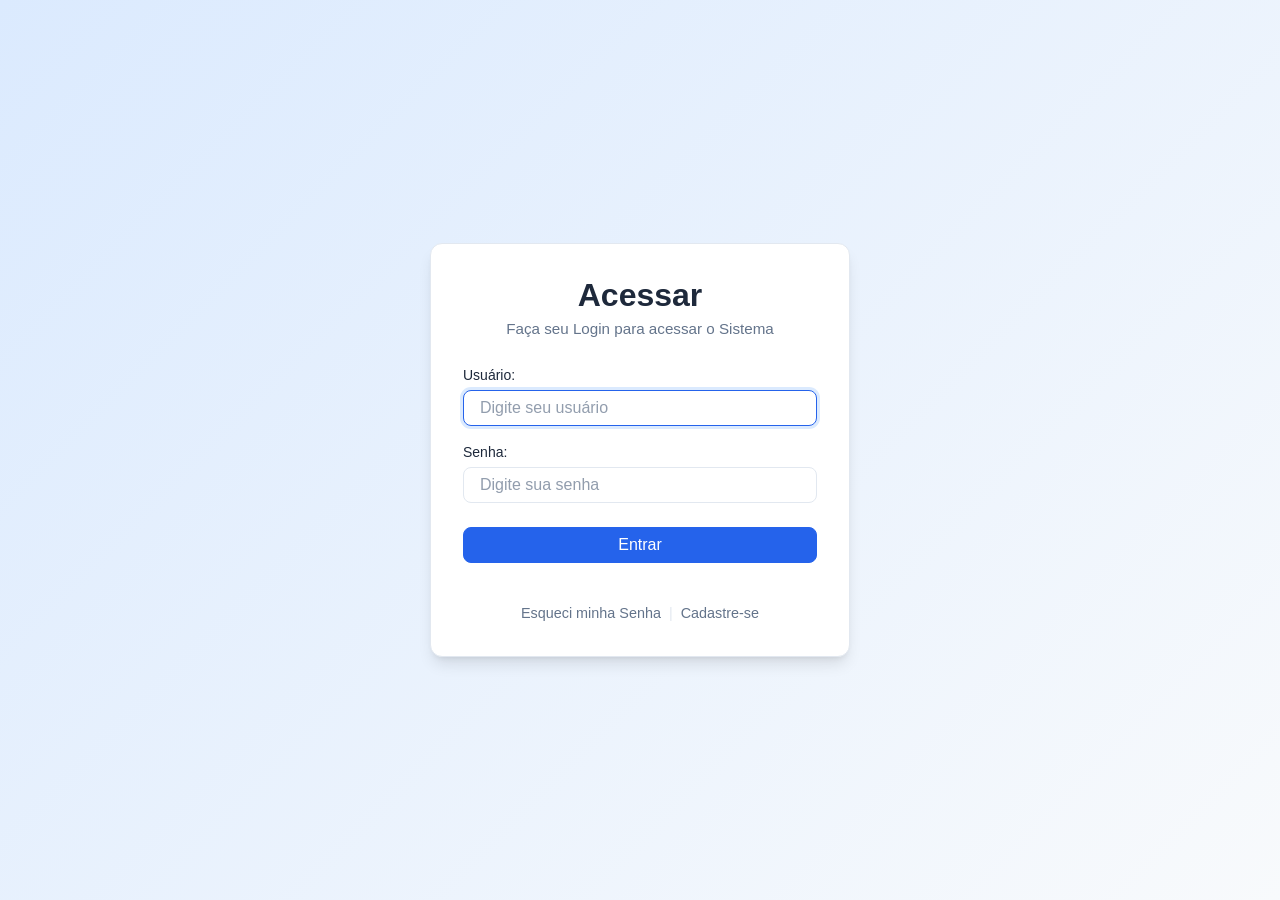
==== index.html @ 2f31afa0 "1° Atualização" ====
<!DOCTYPE html>
<html lang="pt-BR">
<head>
    <meta charset="UTF-8">
    <meta name="viewport" content="width=device-width, initial-scale=1.0">
    <title>Acessar - Monitoramento de Temperatura</title>
    <link rel="stylesheet" href="css/estilo.css">
    <link rel="stylesheet" href="css/login.css">
</head>
<body class="pagina-login">
    <main class="container-login">
        <div class="cartao-login">
            <h1 class="titulo-login">Acessar</h1>
            <p class="subtitulo-login">Faça seu Login para acessar o Sistema</p>

            <form class="formulario-login" id="formularioLogin">
                <div class="grupo-campo">
                    <label for="usuario" class="rotulo-campo">Usuário:</label>
                    <input type="text" id="usuario" name="usuario" class="entrada-campo" placeholder="Digite seu usuário" required autofocus>
                </div>
                <div class="grupo-campo">
                    <label for="senha" class="rotulo-campo">Senha:</label>
                    <input type="password" id="senha" name="senha" class="entrada-campo" placeholder="Digite sua senha" required>
                </div>
                <div class="acoes-formulario">
                    <button type="submit" class="botao-primario" id="botaoEntrar">Entrar</button>
                </div>
                <div class="links-auxiliares">
                    <a href="html/recuperar-senha.html" class="link-esqueci-senha">Esqueci minha Senha</a>
                    <span class="separador">|</span>
                    <a href="html/cadastro.html" class="link-cadastro">Cadastre-se</a>
                </div>
            </form>
        </div>
    </main>
    <script src="js/login.js"></script>
</body>
</html>
---- css/estilo.css ----
/* =========================================
   ESTILO GLOBAL - MONITORAMENTO DE TEMPERATURA
   ========================================= */

/* ----- RESET E CONFIGURAÇÕES BÁSICAS ----- */
* {
    margin: 0;
    padding: 0;
    box-sizing: border-box;
}

:root {
    /* Paleta de Cores */
    --cor-primaria: #2563eb;       /* Azul moderno */
    --cor-primaria-escura: #1e40af;
    --cor-primaria-clara: #dbeafe;
    --cor-secundaria: #f97316;     /* Laranja para destaques */
    --cor-sucesso: #10b981;
    --cor-erro: #ef4444;
    --cor-texto: #1e293b;
    --cor-texto-suave: #64748b;
    --cor-fundo: #f8fafc;
    --cor-branca: #ffffff;
    --cor-borda: #e2e8f0;

    /* Tipografia */
    --fonte-principal: 'Inter', -apple-system, BlinkMacSystemFont, 'Segoe UI', Roboto, Helvetica, Arial, sans-serif;

    /* Espaçamentos */
    --espaco-xs: 4px;
    --espaco-sm: 8px;
    --espaco-md: 16px;
    --espaco-lg: 24px;
    --espaco-xl: 32px;
    --espaco-2xl: 48px;

    /* Bordas e Sombras */
    --borda-arredondada: 12px;
    --borda-arredondada-media: 8px;
    --borda-arredondada-pequena: 4px;
    --sombra-suave: 0 4px 6px -1px rgb(0 0 0 / 0.1), 0 2px 4px -2px rgb(0 0 0 / 0.1);
    --sombra-media: 0 10px 15px -3px rgb(0 0 0 / 0.1), 0 4px 6px -4px rgb(0 0 0 / 0.1);
}

body {
    font-family: var(--fonte-principal);
    color: var(--cor-texto);
    background-color: var(--cor-fundo);
    line-height: 1.5;
    min-height: 100vh;
    display: flex;
    flex-direction: column;
}

/* ----- TIPOGRAFIA ----- */
h1, h2, h3, h4, h5, h6 {
    font-weight: 600;
    line-height: 1.2;
    margin-bottom: var(--espaco-md);
}

h1 {
    font-size: 2rem;
}

h2 {
    font-size: 1.5rem;
}

a {
    color: var(--cor-primaria);
    text-decoration: none;
    transition: color 0.2s ease;
}

a:hover {
    color: var(--cor-primaria-escura);
    text-decoration: underline;
}

/* ----- UTILITÁRIOS ----- */
.visivel {
    display: block !important;
}

.oculto {
    display: none !important;
}

.texto-centro {
    text-align: center;
}

.texto-erro {
    color: var(--cor-erro);
    font-size: 0.875rem;
    margin-top: var(--espaco-xs);
}

/* ----- LAYOUT BASE PARA PÁGINAS DE AUTENTICAÇÃO (LOGIN/CADASTRO/RECUPERAÇÃO) ----- */
.pagina-login,
.pagina-cadastro,
.pagina-recuperar-senha {
    display: flex;
    align-items: center;
    justify-content: center;
    min-height: 100vh;
    padding: var(--espaco-lg);
}

.container-login,
.container-cadastro,
.container-recuperar-senha {
    width: 100%;
    max-width: 420px;
}

.cartao-login,
.cartao-cadastro,
.cartao-recuperar-senha {
    background-color: var(--cor-branca);
    padding: var(--espaco-xl);
    border-radius: var(--borda-arredondada);
    box-shadow: var(--sombra-media);
    border: 1px solid var(--cor-borda);
}

.titulo-login,
.titulo-cadastro,
.titulo-recuperar-senha {
    text-align: center;
    margin-bottom: var(--espaco-xs);
    color: var(--cor-texto);
}

.subtitulo-login,
.subtitulo-recuperar-senha {
    text-align: center;
    color: var(--cor-texto-suave);
    margin-bottom: var(--espaco-lg);
    font-size: 0.95rem;
}

/* ----- FORMULÁRIOS (GERAL) ----- */
.formulario-login,
.formulario-cadastro,
.formulario-recuperar-senha {
    display: flex;
    flex-direction: column;
    gap: var(--espaco-md);
}

.grupo-campo {
    display: flex;
    flex-direction: column;
    gap: var(--espaco-xs);
}

.rotulo-campo {
    font-weight: 500;
    font-size: 0.875rem;
    color: var(--cor-texto);
}

.entrada-campo {
    padding: var(--espaco-sm) var(--espaco-md);
    border: 1px solid var(--cor-borda);
    border-radius: var(--borda-arredondada-media);
    font-family: inherit;
    font-size: 1rem;
    transition: border-color 0.2s ease, box-shadow 0.2s ease;
}

.entrada-campo:focus {
    outline: none;
    border-color: var(--cor-primaria);
    box-shadow: 0 0 0 3px var(--cor-primaria-clara);
}

.entrada-campo::placeholder {
    color: var(--cor-texto-suave);
    opacity: 0.7;
}

/* ----- BOTÕES ----- */
.botao-primario,
.botao-secundario {
    display: inline-block;
    padding: var(--espaco-sm) var(--espaco-lg);
    font-weight: 500;
    font-size: 1rem;
    border-radius: var(--borda-arredondada-media);
    border: none;
    cursor: pointer;
    transition: background-color 0.2s ease, transform 0.1s ease, box-shadow 0.2s ease;
    text-align: center;
    font-family: inherit;
}

.botao-primario {
    background-color: var(--cor-primaria);
    color: white;
    border: 1px solid var(--cor-primaria);
}

.botao-primario:hover {
    background-color: var(--cor-primaria-escura);
    text-decoration: none;
}

.botao-secundario {
    background-color: transparent;
    color: var(--cor-primaria);
    border: 1px solid var(--cor-primaria);
}

.botao-secundario:hover {
    background-color: var(--cor-primaria-clara);
    text-decoration: none;
}

.acoes-formulario {
    margin-top: var(--espaco-sm);
    display: flex;
    justify-content: center;
}

.acoes-formulario .botao-primario {
    width: 100%;
}

/* ----- LINKS AUXILIARES (LOGIN/CADASTRO) ----- */
.links-auxiliares {
    display: flex;
    justify-content: center;
    align-items: center;
    gap: var(--espaco-sm);
    margin-top: var(--espaco-lg);
    font-size: 0.9rem;
}

.link-esqueci-senha,
.link-cadastro,
.link-ja-possui-conta,
.link-voltar-login {
    color: var(--cor-texto-suave);
}

.link-esqueci-senha:hover,
.link-cadastro:hover,
.link-ja-possui-conta:hover,
.link-voltar-login:hover {
    color: var(--cor-primaria);
}

.separador {
    color: var(--cor-borda);
}

/* ----- CABEÇALHO DAS PÁGINAS INTERNAS (DASHBOARD/HISTÓRICO) ----- */
.estrutura-dashboard,
.estrutura-historico {
    min-height: 100vh;
    display: flex;
    flex-direction: column;
}

.cabecalho-dashboard,
.cabecalho-historico {
    background-color: var(--cor-branca);
    border-bottom: 1px solid var(--cor-borda);
    padding: var(--espaco-md) var(--espaco-xl);
    display: flex;
    align-items: center;
    justify-content: space-between;
    flex-wrap: wrap;
    box-shadow: var(--sombra-suave);
}

.logo {
    font-weight: 700;
    font-size: 1.5rem;
    color: var(--cor-primaria);
    letter-spacing: -0.5px;
}

/* ----- MENU DE NAVEGAÇÃO ----- */
.navegacao-principal .menu-navegacao {
    display: flex;
    list-style: none;
    gap: var(--espaco-lg);
}

.item-menu .link-menu {
    color: var(--cor-texto);
    font-weight: 500;
    padding: var(--espaco-xs) 0;
    border-bottom: 2px solid transparent;
    transition: color 0.2s, border-color 0.2s;
}

.item-menu .link-menu:hover {
    color: var(--cor-primaria);
    text-decoration: none;
}

.item-menu.ativo .link-menu {
    color: var(--cor-primaria);
    border-bottom-color: var(--cor-primaria);
}

.link-menu.sair {
    color: var(--cor-erro);
}

.link-menu.sair:hover {
    color: var(--cor-erro);
    border-bottom-color: var(--cor-erro);
}

/* ----- CONTEÚDO PRINCIPAL DASHBOARD/HISTÓRICO ----- */
.conteudo-dashboard,
.conteudo-historico {
    flex: 1;
    padding: var(--espaco-xl);
    max-width: 1400px;
    margin: 0 auto;
    width: 100%;
}

.titulo-pagina {
    margin-bottom: var(--espaco-lg);
    font-size: 1.8rem;
}

/* ----- CARTÕES (DASHBOARD/HISTÓRICO) ----- */
.cartao {
    background-color: var(--cor-branca);
    border-radius: var(--borda-arredondada);
    padding: var(--espaco-lg);
    box-shadow: var(--sombra-suave);
    border: 1px solid var(--cor-borda);
    margin-bottom: var(--espaco-lg);
}

.titulo-cartao {
    margin-bottom: var(--espaco-md);
    font-size: 1.2rem;
    color: var(--cor-texto);
}

/* ----- TABELA (HISTÓRICO) ----- */
.container-tabela {
    overflow-x: auto;
}

.tabela-historico {
    width: 100%;
    border-collapse: collapse;
    font-size: 0.9rem;
}

.tabela-historico th {
    text-align: left;
    padding: var(--espaco-md);
    background-color: var(--cor-fundo);
    font-weight: 600;
    border-bottom: 2px solid var(--cor-borda);
}

.tabela-historico td {
    padding: var(--espaco-md);
    border-bottom: 1px solid var(--cor-borda);
}

.tabela-historico tbody tr:hover {
    background-color: var(--cor-fundo);
}

.linha-placeholder td {
    text-align: center;
    color: var(--cor-texto-suave);
    padding: var(--espaco-xl);
}

/* ----- FILTROS (HISTÓRICO) ----- */
.cartao-filtros .formulario-filtros {
    display: flex;
    flex-wrap: wrap;
    align-items: flex-end;
    gap: var(--espaco-lg);
}

.grupo-filtro {
    display: flex;
    flex-direction: column;
    gap: var(--espaco-xs);
    min-width: 200px;
}

.acoes-filtro {
    display: flex;
    gap: var(--espaco-md);
}

/* ----- LINK VOLTAR (HISTÓRICO) ----- */
.link-voltar-dashboard {
    display: inline-block;
    margin-bottom: var(--espaco-lg);
    color: var(--cor-texto-suave);
    font-weight: 500;
}

.link-voltar-dashboard:hover {
    color: var(--cor-primaria);
}

/* ----- VALOR TEMPERATURA ATUAL (DASHBOARD) ----- */
.cartao-temperatura-atual {
    display: inline-block;
    min-width: 250px;
}

.valor-temperatura {
    font-size: 4rem;
    font-weight: 700;
    color: var(--cor-secundaria);
    line-height: 1;
}

/* ----- GRÁFICO (DASHBOARD) ----- */
.cartao-grafico {
    width: 100%;
}

.container-grafico {
    position: relative;
    height: 400px;
    width: 100%;
}

/* ----- AÇÕES DASHBOARD ----- */
.acoes-dashboard {
    margin-top: var(--espaco-lg);
}

/* ----- RESPONSIVIDADE ----- */
@media (max-width: 768px) {
    .cabecalho-dashboard,
    .cabecalho-historico {
        flex-direction: column;
        gap: var(--espaco-md);
    }

    .cartao-filtros .formulario-filtros {
        flex-direction: column;
        align-items: stretch;
    }

    .grupo-filtro {
        min-width: auto;
    }

    .valor-temperatura {
        font-size: 3rem;
    }
}
---- css/login.css ----
/* Estilos específicos para a página de Login (Acessar) */

.pagina-login {
    background: linear-gradient(135deg, var(--cor-primaria-clara) 0%, var(--cor-fundo) 100%);
}

.cartao-login {
    animation: aparecer 0.3s ease-out;
}

@keyframes aparecer {
    from {
        opacity: 0;
        transform: translateY(10px);
    }
    to {
        opacity: 1;
        transform: translateY(0);
    }
}

/* Ajuste fino para o botão */
#botaoEntrar {
    width: 100%;
}
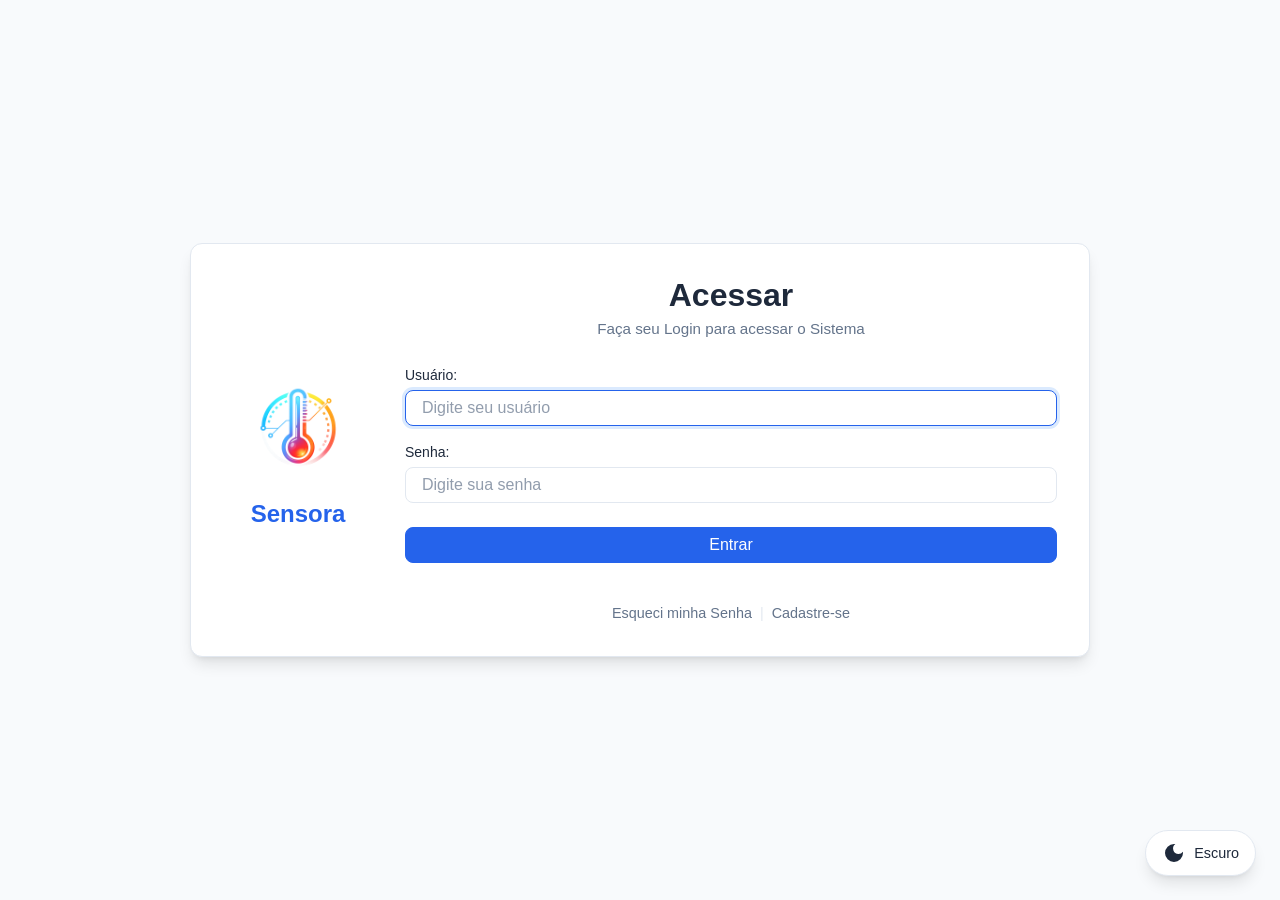
==== commit 4bba3893: "3° Atualização" ====
--- a/index.html
+++ b/index.html
@@ -1,38 +1,61 @@
 <!DOCTYPE html>
 <html lang="pt-BR">
+
 <head>
     <meta charset="UTF-8">
     <meta name="viewport" content="width=device-width, initial-scale=1.0">
-    <title>Acessar - Monitoramento de Temperatura</title>
+    <title>Acessar | Sensora</title>
+    <link rel="icon" type="image/png" href="img/sensor-logo.png">
     <link rel="stylesheet" href="css/estilo.css">
     <link rel="stylesheet" href="css/login.css">
 </head>
+
 <body class="pagina-login">
     <main class="container-login">
-        <div class="cartao-login">
-            <h1 class="titulo-login">Acessar</h1>
-            <p class="subtitulo-login">Faça seu Login para acessar o Sistema</p>
+        <div class="cartao-login-wrapper">
+            <div class="logo-login">
+                <img src="img/sensor-logo.png" alt="Sensor Logo" class="imagem-logo-login">
+                <span class="texto-logo-login">Sensora</span>
+            </div>
+            <div class="cartao-login">
+                <h1 class="titulo-login">Acessar</h1>
+                <p class="subtitulo-login">Faça seu Login para acessar o Sistema</p>
 
-            <form class="formulario-login" id="formularioLogin">
-                <div class="grupo-campo">
-                    <label for="usuario" class="rotulo-campo">Usuário:</label>
-                    <input type="text" id="usuario" name="usuario" class="entrada-campo" placeholder="Digite seu usuário" required autofocus>
-                </div>
-                <div class="grupo-campo">
-                    <label for="senha" class="rotulo-campo">Senha:</label>
-                    <input type="password" id="senha" name="senha" class="entrada-campo" placeholder="Digite sua senha" required>
-                </div>
-                <div class="acoes-formulario">
-                    <button type="submit" class="botao-primario" id="botaoEntrar">Entrar</button>
-                </div>
-                <div class="links-auxiliares">
-                    <a href="html/recuperar-senha.html" class="link-esqueci-senha">Esqueci minha Senha</a>
-                    <span class="separador">|</span>
-                    <a href="html/cadastro.html" class="link-cadastro">Cadastre-se</a>
-                </div>
-            </form>
+                <form class="formulario-login" id="formularioLogin">
+                    <div class="grupo-campo">
+                        <label for="usuario" class="rotulo-campo">Usuário:</label>
+                        <input type="text" id="usuario" name="usuario" class="entrada-campo"
+                            placeholder="Digite seu usuário" required autofocus>
+                    </div>
+                    <div class="grupo-campo">
+                        <label for="senha" class="rotulo-campo">Senha:</label>
+                        <input type="password" id="senha" name="senha" class="entrada-campo"
+                            placeholder="Digite sua senha" required>
+                    </div>
+                    <div class="acoes-formulario">
+                        <button type="submit" class="botao-primario" id="botaoEntrar">Entrar</button>
+                    </div>
+                    <div class="links-auxiliares">
+                        <a href="html/recuperar-senha.html" class="link-esqueci-senha">Esqueci minha Senha</a>
+                        <span class="separador">|</span>
+                        <a href="html/cadastro.html" class="link-cadastro">Cadastre-se</a>
+                    </div>
+                </form>
+            </div>
         </div>
     </main>
+
+    <script src="js/dark-mode.js"></script>
     <script src="js/login.js"></script>
+
+    <!-- Botão Dark Mode -->
+    <button class="botao-dark-mode" id="botaoDarkMode" aria-label="Alternar modo escuro">
+        <svg xmlns="http://www.w3.org/2000/svg" viewBox="0 0 24 24" fill="currentColor" width="24" height="24">
+            <path
+                d="M12 3a9 9 0 1 0 9 9c0-.46-.04-.92-.1-1.36a5.389 5.389 0 0 1-4.4 2.26 5.403 5.403 0 0 1-3.14-9.8c-.44-.06-.9-.1-1.36-.1z" />
+        </svg>
+        <span class="texto-dark-mode">Escuro</span>
+    </button>
 </body>
+
 </html>
--- a/css/estilo.css
+++ b/css/estilo.css
@@ -11,10 +11,10 @@
 
 :root {
     /* Paleta de Cores */
-    --cor-primaria: #2563eb;       /* Azul moderno */
+    --cor-primaria: #2563eb;
     --cor-primaria-escura: #1e40af;
     --cor-primaria-clara: #dbeafe;
-    --cor-secundaria: #f97316;     /* Laranja para destaques */
+    --cor-secundaria: #f97316;
     --cor-sucesso: #10b981;
     --cor-erro: #ef4444;
     --cor-texto: #1e293b;
@@ -53,7 +53,12 @@
 }
 
 /* ----- TIPOGRAFIA ----- */
-h1, h2, h3, h4, h5, h6 {
+h1,
+h2,
+h3,
+h4,
+h5,
+h6 {
     font-weight: 600;
     line-height: 1.2;
     margin-bottom: var(--espaco-md);
@@ -106,23 +111,70 @@
     justify-content: center;
     min-height: 100vh;
     padding: var(--espaco-lg);
+    background-color: var(--cor-fundo);
+    /* fundo sólido, sem gradiente */
 }
 
 .container-login,
 .container-cadastro,
 .container-recuperar-senha {
     width: 100%;
-    max-width: 420px;
-}
-
-.cartao-login,
-.cartao-cadastro,
-.cartao-recuperar-senha {
+    max-width: 900px;
+}
+
+/* Wrapper para logo + formulário nas páginas de autenticação */
+.cartao-login-wrapper,
+.cartao-cadastro-wrapper,
+.cartao-recuperar-senha-wrapper {
+    display: flex;
+    align-items: center;
+    justify-content: center;
+    gap: var(--espaco-xl);
     background-color: var(--cor-branca);
     padding: var(--espaco-xl);
     border-radius: var(--borda-arredondada);
     box-shadow: var(--sombra-media);
     border: 1px solid var(--cor-borda);
+    flex-wrap: wrap;
+}
+
+/* Logo ao lado do formulário */
+.logo-login,
+.logo-cadastro,
+.logo-recuperar-senha {
+    display: flex;
+    flex-direction: column;
+    align-items: center;
+    text-align: center;
+    min-width: 150px;
+}
+
+.imagem-logo-login,
+.imagem-logo-cadastro,
+.imagem-logo-recuperar-senha {
+    width: 120px;
+    height: auto;
+    margin-bottom: var(--espaco-sm);
+}
+
+.texto-logo-login,
+.texto-logo-cadastro,
+.texto-logo-recuperar-senha {
+    font-weight: 700;
+    font-size: 1.5rem;
+    color: var(--cor-primaria);
+}
+
+/* Cartões de formulário mantêm tamanho fixo */
+.cartao-login,
+.cartao-cadastro,
+.cartao-recuperar-senha {
+    flex: 1;
+    min-width: 320px;
+    padding: 0;
+    background: none;
+    box-shadow: none;
+    border: none;
 }
 
 .titulo-login,
@@ -258,13 +310,6 @@
 }
 
 /* ----- CABEÇALHO DAS PÁGINAS INTERNAS (DASHBOARD/HISTÓRICO) ----- */
-.estrutura-dashboard,
-.estrutura-historico {
-    min-height: 100vh;
-    display: flex;
-    flex-direction: column;
-}
-
 .cabecalho-dashboard,
 .cabecalho-historico {
     background-color: var(--cor-branca);
@@ -275,25 +320,45 @@
     justify-content: space-between;
     flex-wrap: wrap;
     box-shadow: var(--sombra-suave);
-}
-
+    min-height: 90px;
+}
+
+/* Container da logo (imagem + texto) */
+.container-logo {
+    display: flex;
+    align-items: center;
+    gap: var(--espaco-md);
+}
+
+.imagem-logo {
+    height: 52px;
+    width: auto;
+    object-fit: contain;
+}
+
+.texto-logo {
+    font-weight: 700;
+    font-size: 2rem;
+    color: var(--cor-primaria);
+    letter-spacing: -0.5px;
+}
+
+/* Remove estilo antigo de .logo se existir */
 .logo {
-    font-weight: 700;
-    font-size: 1.5rem;
-    color: var(--cor-primaria);
-    letter-spacing: -0.5px;
+    display: none;
 }
 
 /* ----- MENU DE NAVEGAÇÃO ----- */
 .navegacao-principal .menu-navegacao {
     display: flex;
     list-style: none;
-    gap: var(--espaco-lg);
+    gap: var(--espaco-xl);
 }
 
 .item-menu .link-menu {
     color: var(--cor-texto);
     font-weight: 500;
+    font-size: 1.25rem;
     padding: var(--espaco-xs) 0;
     border-bottom: 2px solid transparent;
     transition: color 0.2s, border-color 0.2s;
@@ -444,12 +509,192 @@
     margin-top: var(--espaco-lg);
 }
 
+/* ----- FOOTER SIMPLES ----- */
+.rodape {
+    display: flex;
+    flex-direction: column;
+    align-items: center;
+    gap: var(--espaco-sm);
+    background-color: var(--cor-branca);
+    border-top: 1px solid var(--cor-borda);
+    padding: var(--espaco-md) var(--espaco-xl);
+    text-align: center;
+    color: var(--cor-texto-suave);
+    font-size: 0.9rem;
+    margin-top: auto;
+}
+
+.rodape p {
+    display: flex;
+    flex-wrap: wrap;
+    justify-content: center;
+    align-items: center;
+    gap: 9px;
+    margin: 0;
+}
+
+.rodape .separador {
+    color: var(--cor-borda);
+    user-select: none;
+}
+
+.redes-sociais {
+    display: flex;
+    flex-wrap: wrap;
+    align-items: center;
+    gap: 9px;
+}
+
+.redes-sociais a {
+    color: var(--cor-texto-suave);
+    text-decoration: none;
+    transition: color 0.2s;
+    font-weight: 500;
+}
+
+.redes-sociais a:hover {
+    color: var(--cor-primaria);
+}
+
+/* ===== BOTÃO DARK MODE FIXO ===== */
+.botao-dark-mode {
+    position: fixed;
+    bottom: 24px;
+    right: 24px;
+    z-index: 1000;
+    display: flex;
+    align-items: center;
+    gap: 8px;
+    padding: 10px 16px;
+    background-color: var(--cor-branca);
+    color: var(--cor-texto);
+    border: 1px solid var(--cor-borda);
+    border-radius: 40px;
+    box-shadow: var(--sombra-media);
+    cursor: pointer;
+    font-family: inherit;
+    font-size: 0.9rem;
+    font-weight: 500;
+    transition: background-color 0.2s, color 0.2s, border-color 0.2s;
+}
+
+.botao-dark-mode:hover {
+    background-color: var(--cor-fundo);
+    border-color: var(--cor-texto-suave);
+}
+
+.botao-dark-mode svg {
+    fill: currentColor;
+}
+
+/* Ajuste para quando o footer existir: sobe um pouco mais */
+.pagina-dashboard .botao-dark-mode,
+.pagina-historico .botao-dark-mode {
+    bottom: 90px;
+}
+
+/* ===== MODO ESCURO ===== */
+body.modo-escuro {
+    --cor-branca: #1e1e1e;
+    --cor-fundo: #121212;
+    --cor-texto: #e0e0e0;
+    --cor-texto-suave: #a0a0a0;
+    --cor-borda: #333333;
+}
+
+/* Ajustes específicos para elementos que usam fundo branco */
+body.modo-escuro .cartao,
+body.modo-escuro .cartao-login,
+body.modo-escuro .cartao-cadastro,
+body.modo-escuro .cartao-recuperar-senha,
+body.modo-escuro .cabecalho-dashboard,
+body.modo-escuro .cabecalho-historico,
+body.modo-escuro .rodape {
+    background-color: #1e1e1e;
+    border-color: #333;
+}
+
+/* Cartões de leitura no dashboard - fundo sólido no modo escuro */
+body.modo-escuro .cartao-temperatura-atual,
+body.modo-escuro .cartao-umidade-atual {
+    background-color: #1e1e1e;
+    border-left-width: 6px;
+    border-left-style: solid;
+}
+
+body.modo-escuro .cartao-temperatura-atual {
+    border-left-color: var(--cor-secundaria);
+}
+
+body.modo-escuro .cartao-umidade-atual {
+    border-left-color: #0ea5e9;
+}
+
+/* Tabela no histórico */
+body.modo-escuro .tabela-historico th {
+    background-color: #2a2a2a;
+}
+
+body.modo-escuro .tabela-historico tbody tr:hover {
+    background-color: #2a2a2a;
+}
+
+body.modo-escuro .tabela-historico tbody tr:nth-child(even) {
+    background-color: #1a1a1a;
+}
+
+/* Inputs e botões mantêm legibilidade */
+body.modo-escuro .entrada-campo {
+    background-color: #2a2a2a;
+    color: var(--cor-texto);
+    border-color: #444;
+}
+
+body.modo-escuro .entrada-campo:focus {
+    border-color: var(--cor-primaria);
+    box-shadow: 0 0 0 3px rgba(37, 99, 235, 0.3);
+}
+
+/* Botão dark mode no modo escuro */
+body.modo-escuro .botao-dark-mode {
+    background-color: #2a2a2a;
+    color: #e0e0e0;
+    border-color: #444;
+}
+
+body.modo-escuro .botao-dark-mode:hover {
+    background-color: #3a3a3a;
+}
+
 /* ----- RESPONSIVIDADE ----- */
 @media (max-width: 768px) {
+
+    .cartao-login-wrapper,
+    .cartao-cadastro-wrapper,
+    .cartao-recuperar-senha-wrapper {
+        flex-direction: column;
+        padding: var(--espaco-lg);
+    }
+
     .cabecalho-dashboard,
     .cabecalho-historico {
         flex-direction: column;
         gap: var(--espaco-md);
+        align-items: flex-start;
+    }
+
+    .container-logo {
+        width: 100%;
+        justify-content: center;
+    }
+
+    .navegacao-principal .menu-navegacao {
+        width: 100%;
+        justify-content: space-around;
+    }
+
+    .texto-logo {
+        font-size: 1.6rem;
     }
 
     .cartao-filtros .formulario-filtros {
--- a/css/login.css
+++ b/css/login.css
@@ -1,24 +1,14 @@
 /* Estilos específicos para a página de Login (Acessar) */
 
 .pagina-login {
-    background: linear-gradient(135deg, var(--cor-primaria-clara) 0%, var(--cor-fundo) 100%);
+    /* Fundo sólido, sem gradiente */
+    background-color: var(--cor-fundo);
 }
 
 .cartao-login {
     animation: aparecer 0.3s ease-out;
 }
 
-@keyframes aparecer {
-    from {
-        opacity: 0;
-        transform: translateY(10px);
-    }
-    to {
-        opacity: 1;
-        transform: translateY(0);
-    }
-}
-
 /* Ajuste fino para o botão */
 #botaoEntrar {
     width: 100%;
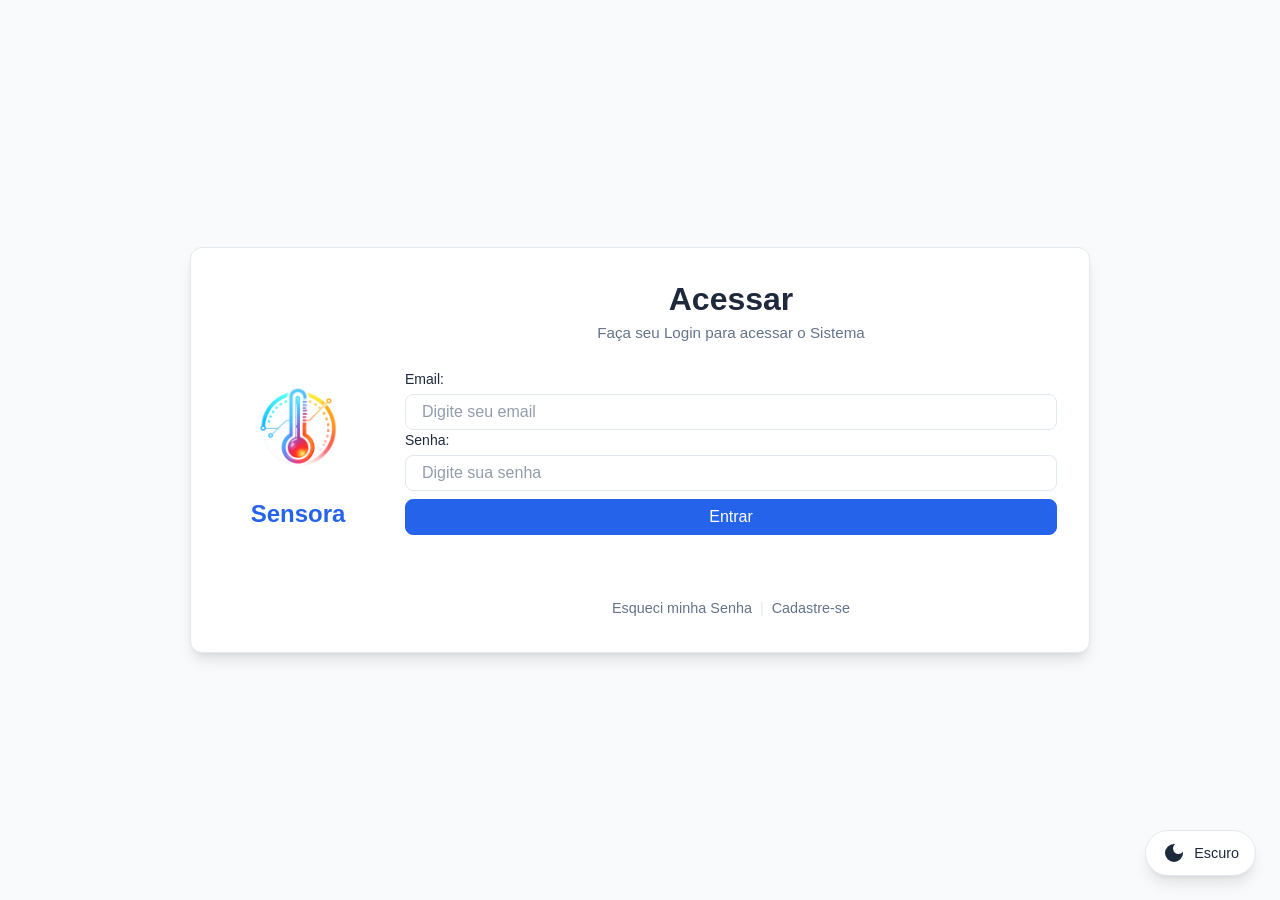
==== commit dfec8958: "Novos Arquivos | Últimas Atualizações" ====
--- a/index.html
+++ b/index.html
@@ -1,40 +1,56 @@
 <!DOCTYPE html>
 <html lang="pt-BR">
-
 <head>
     <meta charset="UTF-8">
     <meta name="viewport" content="width=device-width, initial-scale=1.0">
     <title>Acessar | Sensora</title>
+
+    <!-- Favicon -->
     <link rel="icon" type="image/png" href="img/sensor-logo.png">
+
+    <!-- Folhas de estilo -->
     <link rel="stylesheet" href="css/estilo.css">
     <link rel="stylesheet" href="css/login.css">
 </head>
-
 <body class="pagina-login">
+    <!-- CONTAINER PRINCIPAL -->
     <main class="container-login">
         <div class="cartao-login-wrapper">
+            <!-- Logo e nome do sistema -->
             <div class="logo-login">
                 <img src="img/sensor-logo.png" alt="Sensor Logo" class="imagem-logo-login">
                 <span class="texto-logo-login">Sensora</span>
             </div>
+
+            <!-- Formulário de login -->
             <div class="cartao-login">
                 <h1 class="titulo-login">Acessar</h1>
                 <p class="subtitulo-login">Faça seu Login para acessar o Sistema</p>
 
-                <form class="formulario-login" id="formularioLogin">
+                <form id="formularioLogin">
+                    <!-- Campo de e-mail -->
                     <div class="grupo-campo">
-                        <label for="usuario" class="rotulo-campo">Usuário:</label>
-                        <input type="text" id="usuario" name="usuario" class="entrada-campo"
-                            placeholder="Digite seu usuário" required autofocus>
+                        <label for="usuario" class="rotulo-campo">Email:</label>
+                        <input type="email" id="usuario" name="usuario" class="entrada-campo"
+                               placeholder="Digite seu email">
                     </div>
+
+                    <!-- Campo de senha -->
                     <div class="grupo-campo">
                         <label for="senha" class="rotulo-campo">Senha:</label>
                         <input type="password" id="senha" name="senha" class="entrada-campo"
-                            placeholder="Digite sua senha" required>
+                               placeholder="Digite sua senha">
                     </div>
+
+                    <!-- Botão de envio -->
                     <div class="acoes-formulario">
                         <button type="submit" class="botao-primario" id="botaoEntrar">Entrar</button>
                     </div>
+
+                    <!-- Área para mensagens de feedback (usa classes CSS do sistema) -->
+                    <div id="loginMensagem" class="mensagem-feedback"></div>
+
+                    <!-- Links auxiliares -->
                     <div class="links-auxiliares">
                         <a href="html/recuperar-senha.html" class="link-esqueci-senha">Esqueci minha Senha</a>
                         <span class="separador">|</span>
@@ -45,17 +61,125 @@
         </div>
     </main>
 
+    <!-- Script do modo escuro -->
     <script src="js/dark-mode.js"></script>
-    <script src="js/login.js"></script>
 
-    <!-- Botão Dark Mode -->
+    <!-- Script inline de autenticação (mantido conforme solicitado) -->
+    <script>
+        /**
+         * Módulo de Login (Front-end)
+         * 
+         * Responsável por:
+         * - Capturar os dados do formulário de login.
+         * - Enviar uma requisição POST para a API de autenticação do Node-RED.
+         * - Exibir mensagens de feedback utilizando classes CSS do sistema.
+         * - Armazenar a sessão no localStorage e redirecionar para o dashboard.
+         */
+
+        // Log de inicialização (sem emojis)
+        console.log('[LOGIN] Script carregado.');
+
+        // Configuração da API (substitua pelo IP real do servidor)
+        const URL_API_LOGIN = 'http://10.110.12.73:1880/api/login';
+
+        // Aguarda o DOM estar completamente carregado
+        document.addEventListener('DOMContentLoaded', () => {
+            const formulario = document.getElementById('formularioLogin');
+            const campoUsuario = document.getElementById('usuario');
+            const campoSenha = document.getElementById('senha');
+            const botaoEntrar = document.getElementById('botaoEntrar');
+            const mensagemDiv = document.getElementById('loginMensagem');
+
+            // Verifica se todos os elementos essenciais foram encontrados
+            if (!formulario || !campoUsuario || !campoSenha || !botaoEntrar || !mensagemDiv) {
+                console.error('[LOGIN] Elementos do formulario nao encontrados.');
+                return;
+            }
+
+            // Função para exibir mensagens usando as classes CSS do sistema
+            const exibirMensagem = (texto, tipo) => {
+                // Remove classes anteriores e adiciona a nova
+                mensagemDiv.classList.remove('texto-erro', 'texto-info', 'texto-sucesso');
+                
+                if (tipo === 'erro') {
+                    mensagemDiv.classList.add('texto-erro');
+                } else if (tipo === 'sucesso') {
+                    mensagemDiv.classList.add('texto-sucesso');
+                } else {
+                    mensagemDiv.classList.add('texto-info');
+                }
+                
+                mensagemDiv.textContent = texto;
+            };
+
+            // Evento de submissão do formulário
+            formulario.addEventListener('submit', async (evento) => {
+                evento.preventDefault();   // Impede o recarregamento da página
+
+                console.log('[LOGIN] Formulario submetido.');
+
+                const usuario = campoUsuario.value.trim();
+                const senha = campoSenha.value;
+
+                console.log('[LOGIN] Usuario:', usuario);
+                console.log('[LOGIN] Senha:', senha ? '***' : '(vazia)');
+
+                // Validação básica
+                if (!usuario || !senha) {
+                    exibirMensagem('Preencha todos os campos', 'erro');
+                    return;
+                }
+
+                // Feedback visual: desabilita botão e mostra "Verificando..."
+                botaoEntrar.disabled = true;
+                botaoEntrar.textContent = 'Entrando...';
+                exibirMensagem('Verificando credenciais...', 'info');
+
+                try {
+                    // Requisição POST para a API de login
+                    const resposta = await fetch(URL_API_LOGIN, {
+                        method: 'POST',
+                        headers: { 'Content-Type': 'application/json' },
+                        body: JSON.stringify({ usuario, senha })
+                    });
+
+                    console.log('[LOGIN] Status da resposta:', resposta.status);
+
+                    const dados = await resposta.json();
+                    console.log('[LOGIN] Dados recebidos:', dados);
+
+                    if (dados.success) {
+                        exibirMensagem('Login aprovado! Redirecionando...', 'sucesso');
+
+                        // Armazena os dados do usuário no navegador
+                        localStorage.setItem('usuarioLogado', JSON.stringify(dados.user));
+
+                        // Redireciona para o dashboard após 1 segundo
+                        setTimeout(() => {
+                            window.location.href = 'html/dashboard.html';
+                        }, 1000);
+                    } else {
+                        // Exibe a mensagem de erro retornada pela API
+                        exibirMensagem(dados.error || 'Usuario ou senha invalidos', 'erro');
+                    }
+                } catch (erro) {
+                    console.error('[LOGIN] Erro na requisicao:', erro);
+                    exibirMensagem('Erro de conexao com o servidor', 'erro');
+                } finally {
+                    // Reabilita o botão e restaura o texto original
+                    botaoEntrar.disabled = false;
+                    botaoEntrar.textContent = 'Entrar';
+                }
+            });
+        });
+    </script>
+
+    <!-- Botão flutuante de Dark Mode -->
     <button class="botao-dark-mode" id="botaoDarkMode" aria-label="Alternar modo escuro">
         <svg xmlns="http://www.w3.org/2000/svg" viewBox="0 0 24 24" fill="currentColor" width="24" height="24">
-            <path
-                d="M12 3a9 9 0 1 0 9 9c0-.46-.04-.92-.1-1.36a5.389 5.389 0 0 1-4.4 2.26 5.403 5.403 0 0 1-3.14-9.8c-.44-.06-.9-.1-1.36-.1z" />
+            <path d="M12 3a9 9 0 1 0 9 9c0-.46-.04-.92-.1-1.36a5.389 5.389 0 0 1-4.4 2.26 5.403 5.403 0 0 1-3.14-9.8c-.44-.06-.9-.1-1.36-.1z"/>
         </svg>
         <span class="texto-dark-mode">Escuro</span>
     </button>
 </body>
-
 </html>
--- a/css/estilo.css
+++ b/css/estilo.css
@@ -102,6 +102,22 @@
     margin-top: var(--espaco-xs);
 }
 
+/* ----- CLASSES DE FEEDBACK (compatíveis com modo escuro) ----- */
+.mensagem-feedback {
+    margin-top: 15px;
+    text-align: center;
+    font-weight: 500;
+    min-height: 24px; /* evita que o layout "pule" */
+}
+
+.texto-info {
+    color: var(--cor-primaria);       /* Azul primário */
+}
+
+.texto-sucesso {
+    color: var(--cor-sucesso);        /* Verde sucesso */
+}
+
 /* ----- LAYOUT BASE PARA PÁGINAS DE AUTENTICAÇÃO (LOGIN/CADASTRO/RECUPERAÇÃO) ----- */
 .pagina-login,
 .pagina-cadastro,
@@ -111,8 +127,7 @@
     justify-content: center;
     min-height: 100vh;
     padding: var(--espaco-lg);
-    background-color: var(--cor-fundo);
-    /* fundo sólido, sem gradiente */
+    background-color: var(--cor-fundo); /* fundo sólido, sem gradiente */
 }
 
 .container-login,
@@ -666,9 +681,21 @@
     background-color: #3a3a3a;
 }
 
+/* Ajuste de cores de feedback no modo escuro */
+body.modo-escuro .texto-info {
+    color: #60a5fa;
+}
+
+body.modo-escuro .texto-sucesso {
+    color: #34d399;
+}
+
+body.modo-escuro .texto-erro {
+    color: #f87171;
+}
+
 /* ----- RESPONSIVIDADE ----- */
 @media (max-width: 768px) {
-
     .cartao-login-wrapper,
     .cartao-cadastro-wrapper,
     .cartao-recuperar-senha-wrapper {
